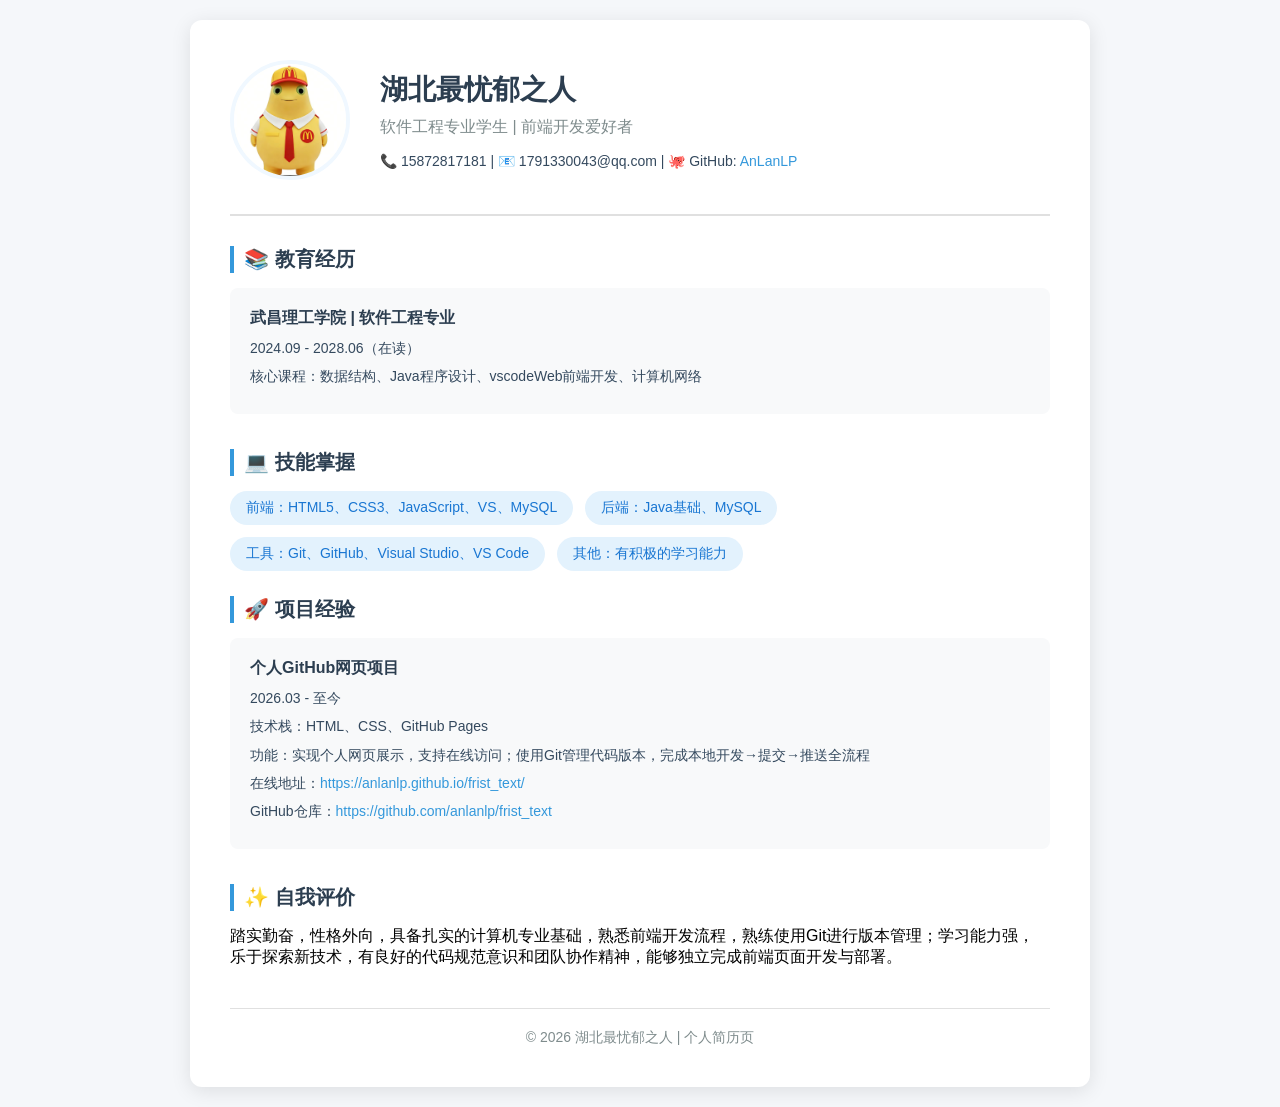
==== .vs/resume-page/index.html @ e6119966 "创建个人简历页，完成基础布局与样式" ====
﻿<!DOCTYPE html>
<html lang="zh-CN">
<head>
    <meta charset="UTF-8">
    <meta name="viewport" content="width=device-width, initial-scale=1.0">
    <title>我的个人简历</title>
    <!-- 引入CSS样式 -->
    <link rel="stylesheet" href="style.css">
</head>
<body>
    <div class="resume-container">
        <header class="resume-header">
            <div class="avatar">
                <img src="avatar.jpg" alt="个人头像">
            </div>
            <div class="basic-info">
                <h1>湖北最忧郁之人</h1>
                <p class="job">软件工程专业学生 | 前端开发爱好者</p>
                <p class="contact">
                    📞 15872817181 | 📧 1791330043@qq.com | 🐙 GitHub: <a href="https://github.com/AnLanLP" target="_blank">AnLanLP</a>
                </p>
            </div>
        </header>

        <main class="resume-main">
            <section class="resume-section">
                <h2>📚 教育经历</h2>
                <div class="section-item">
                    <h3>武昌理工学院 | 软件工程专业</h3>
                    <p>2024.09 - 2028.06（在读）</p>
                    <p>核心课程：数据结构、Java程序设计、vscodeWeb前端开发、计算机网络</p>
                </div>
            </section>

            <section class="resume-section">
                <h2>💻 技能掌握</h2>
                <div class="skills-list">
                    <div class="skill-item">前端：HTML5、CSS3、JavaScript、VS、MySQL</div>
                    <div class="skill-item">后端：Java基础、MySQL</div>
                    <div class="skill-item">工具：Git、GitHub、Visual Studio、VS Code</div>
                    <div class="skill-item">其他：有积极的学习能力</div>
                </div>
            </section>

            <section class="resume-section">
                <h2>🚀 项目经验</h2>
                <div class="section-item">
                    <h3>个人GitHub网页项目</h3>
                    <p>2026.03 - 至今</p>
                    <p>技术栈：HTML、CSS、GitHub Pages</p>
                    <p>功能：实现个人网页展示，支持在线访问；使用Git管理代码版本，完成本地开发→提交→推送全流程</p>
                    <p>在线地址：<a href="https://anlanlp.github.io/frist_text/" target="_blank">https://anlanlp.github.io/frist_text/</a></p>
                    <p>GitHub仓库：<a href="https://github.com/anlanlp/frist_text" target="_blank">https://github.com/anlanlp/frist_text</a></p>
                </div>
            </section>
            <section class="resume-section">
                <h2>✨ 自我评价</h2>
                <p>踏实勤奋，性格外向，具备扎实的计算机专业基础，熟悉前端开发流程，熟练使用Git进行版本管理；学习能力强，乐于探索新技术，有良好的代码规范意识和团队协作精神，能够独立完成前端页面开发与部署。</p>
            </section>
        </main>

        <footer class="resume-footer">
            <p>© 2026 湖北最忧郁之人 | 个人简历页</p>
        </footer>
    </div>
</body>
</html>
---- .vs/resume-page/style.css ----
﻿/* 全局样式重置 */
* {
    margin: 0;
    padding: 0;
    box-sizing: border-box;
    font-family: "Microsoft YaHei", sans-serif;
}

body {
    background-color: #f5f7fa;
    padding: 20px;
}

/* 简历容器 */
.resume-container {
    max-width: 900px;
    margin: 0 auto;
    background: white;
    padding: 40px;
    border-radius: 12px;
    box-shadow: 0 4px 20px rgba(0, 0, 0, 0.1);
}

/* 头部样式 */
.resume-header {
    display: flex;
    align-items: center;
    gap: 30px;
    padding-bottom: 30px;
    border-bottom: 2px solid #e0e0e0;
    margin-bottom: 30px;
}

/* 头像样式 */
.avatar img {
    width: 120px;
    height: 120px;
    border-radius: 50%;
    object-fit: cover;
    border: 4px solid #f0f8ff;
}

/* 基本信息样式 */
.basic-info h1 {
    font-size: 28px;
    color: #2c3e50;
    margin-bottom: 8px;
}

.job {
    font-size: 16px;
    color: #7f8c8d;
    margin-bottom: 12px;
}

.contact {
    font-size: 14px;
    color: #34495e;
    line-height: 1.6;
}

    .contact a {
        color: #3498db;
        text-decoration: none;
    }

        .contact a:hover {
            text-decoration: underline;
        }

/* 主体样式 */
.resume-main {
    display: flex;
    flex-direction: column;
    gap: 25px;
}

/* 章节标题 */
.resume-section h2 {
    font-size: 20px;
    color: #2c3e50;
    margin-bottom: 15px;
    padding-left: 10px;
    border-left: 4px solid #3498db;
}

/* 章节内容 */
.section-item {
    background: #f8f9fa;
    padding: 20px;
    border-radius: 8px;
    margin-bottom: 10px;
}

    .section-item h3 {
        font-size: 16px;
        color: #2c3e50;
        margin-bottom: 8px;
    }

    .section-item p {
        font-size: 14px;
        color: #34495e;
        line-height: 1.6;
        margin-bottom: 6px;
    }

    .section-item a {
        color: #3498db;
        text-decoration: none;
    }

        .section-item a:hover {
            text-decoration: underline;
        }

/* 技能列表 */
.skills-list {
    display: flex;
    flex-wrap: wrap;
    gap: 12px;
}

.skill-item {
    background: #e3f2fd;
    color: #1976d2;
    padding: 8px 16px;
    border-radius: 20px;
    font-size: 14px;
}

/* 底部样式 */
.resume-footer {
    margin-top: 40px;
    padding-top: 20px;
    border-top: 1px solid #e0e0e0;
    text-align: center;
    font-size: 14px;
    color: #7f8c8d;
}
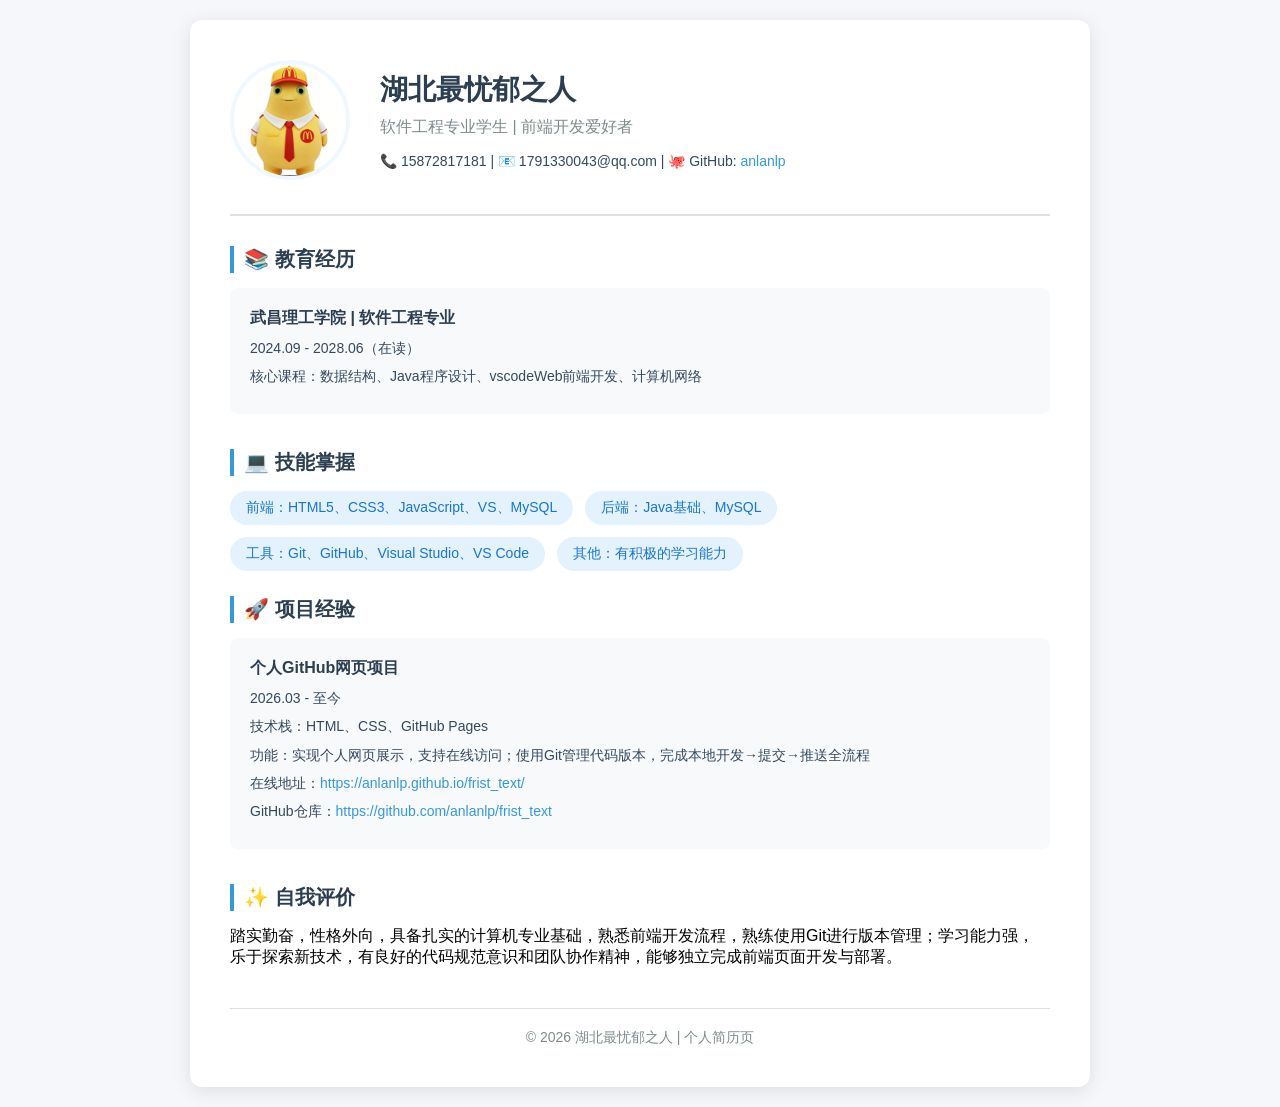
==== commit 200958d8: "完成个人简历页核心代码提交" ====
--- a/.vs/resume-page/index.html
+++ b/.vs/resume-page/index.html
@@ -17,7 +17,7 @@
                 <h1>湖北最忧郁之人</h1>
                 <p class="job">软件工程专业学生 | 前端开发爱好者</p>
                 <p class="contact">
-                    📞 15872817181 | 📧 1791330043@qq.com | 🐙 GitHub: <a href="https://github.com/AnLanLP" target="_blank">AnLanLP</a>
+                    📞 15872817181 | 📧 1791330043@qq.com | 🐙 GitHub: <a href="https://github.com/analanlp" target="_blank">anlanlp</a>
                 </p>
             </div>
         </header>
